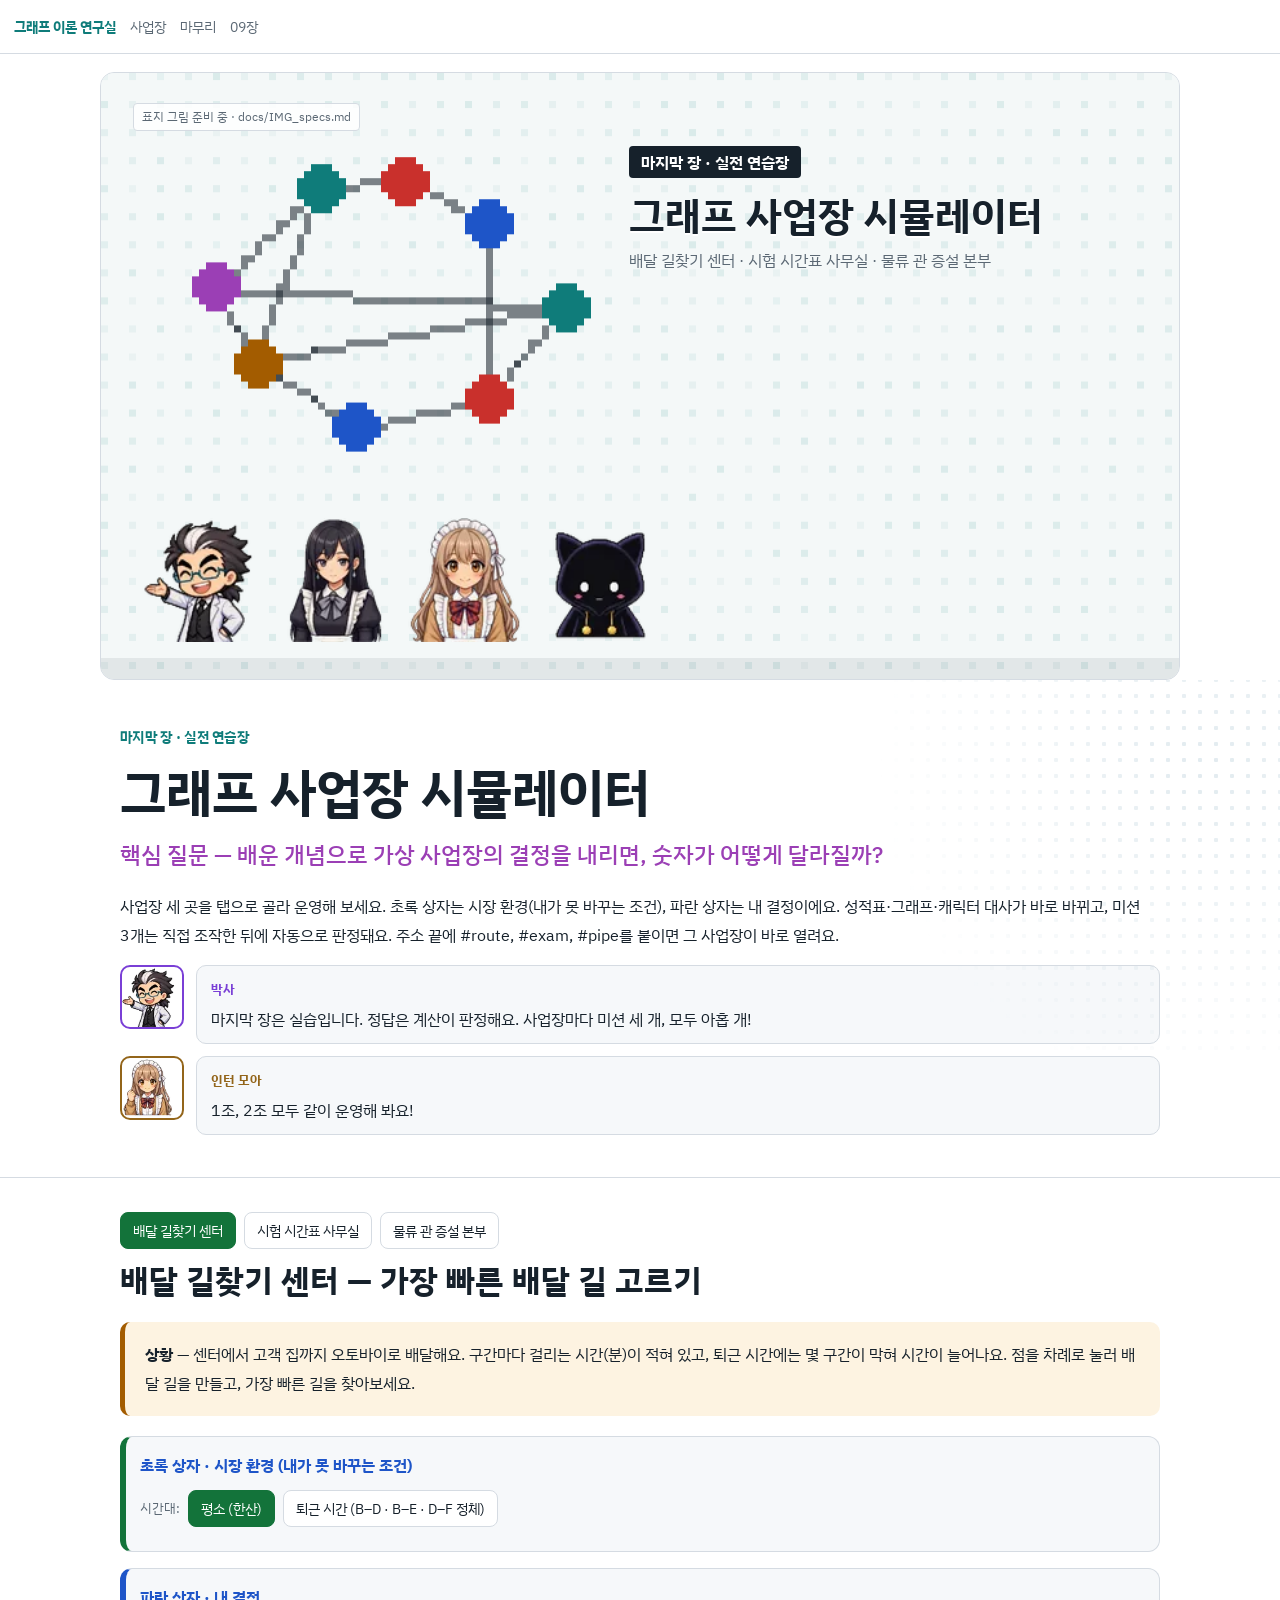
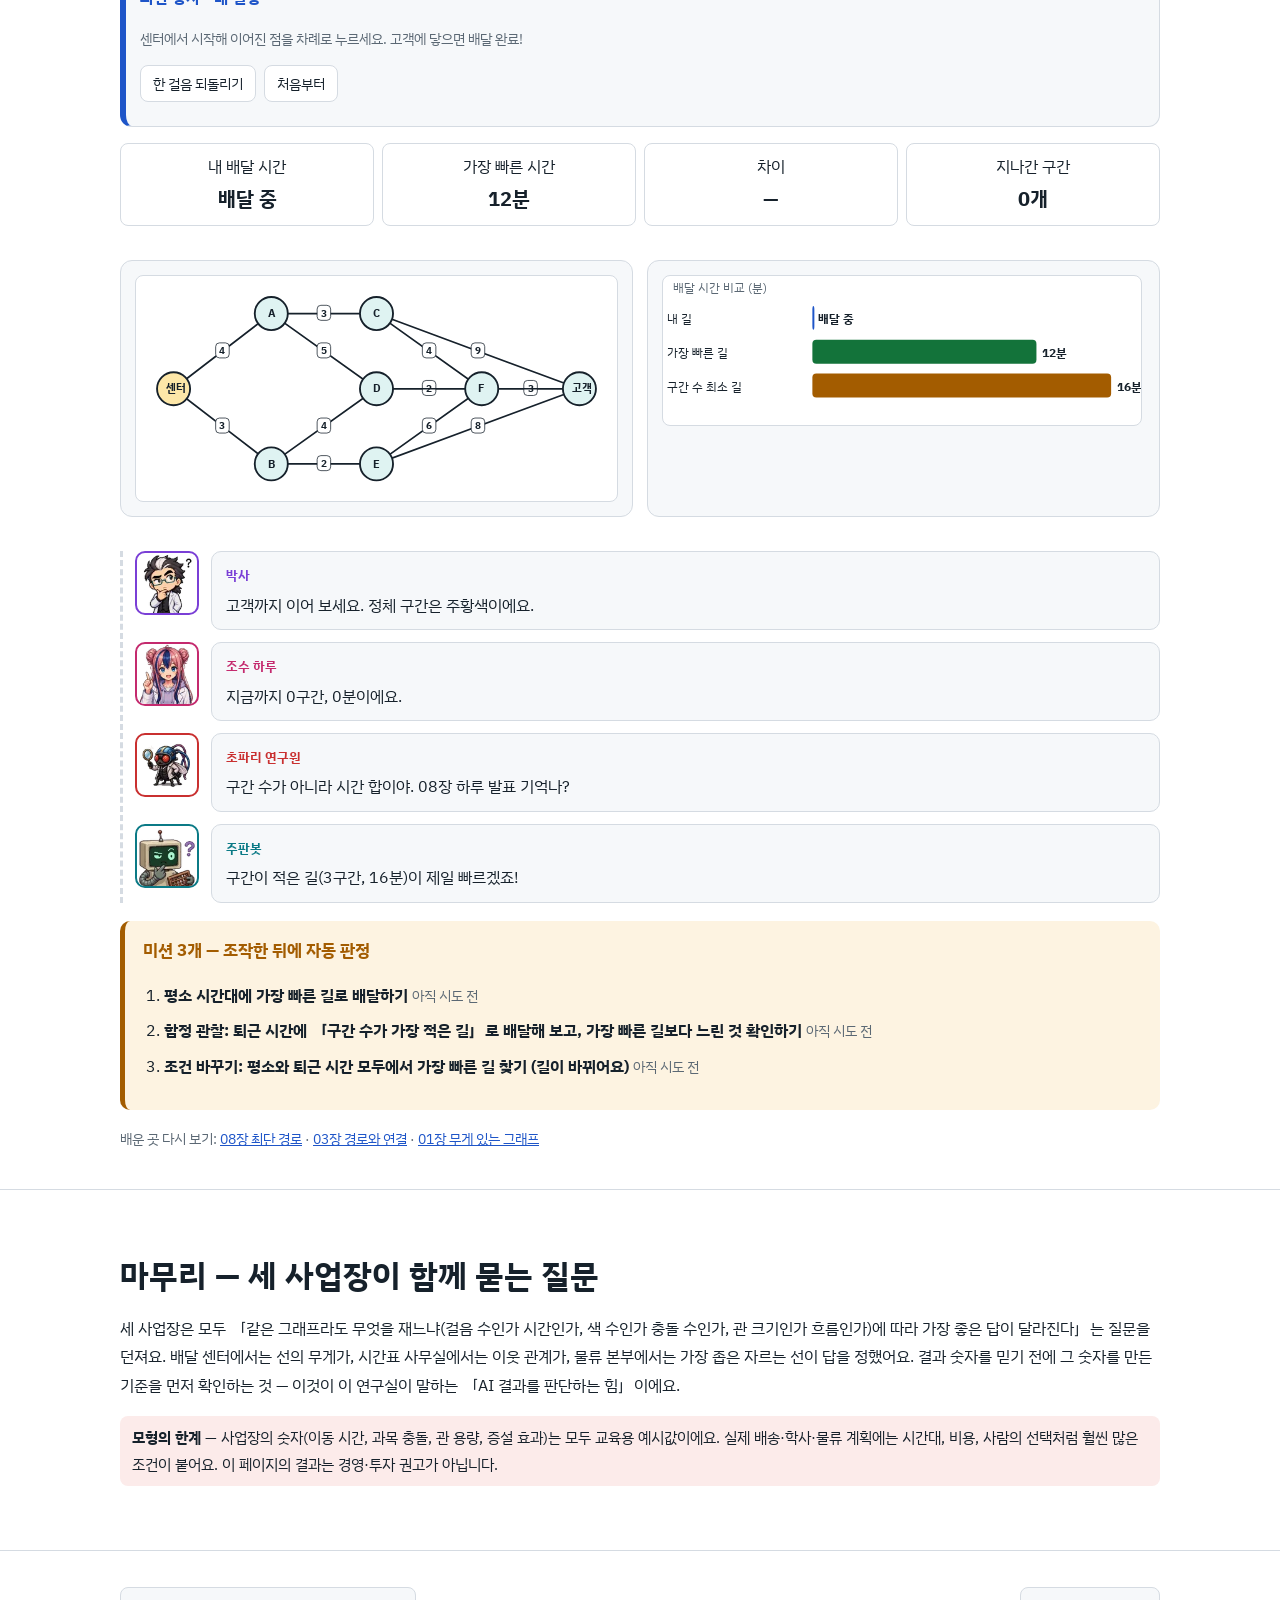
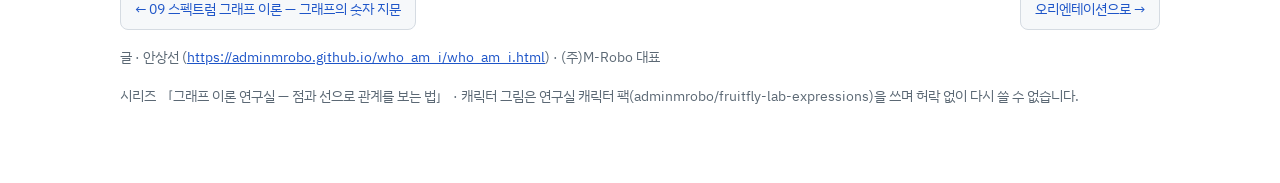
==== practice/index.html @ d25700cf "그래프 이론 연구실 9장 + 실전 연습장 (ai-lab-explainer-plain) - 원자료 인포그래픽 9장을 9개 장(장마다 2단계)으로 구성 - 심판 박사, 1조 꼭짓점조(" ====
<!DOCTYPE html><html lang="ko"><head>
<meta charset="utf-8">
<meta name="viewport" content="width=device-width, initial-scale=1, viewport-fit=cover">
<title>마지막 장 · 실전 연습장 — 그래프 이론 연구실 — 점과 선으로 관계를 보는 법</title>
<meta name="description" content="배달 길찾기 센터, 시험 시간표 사무실, 물류 관 증설 본부를 운영하며 그래프 이론을 써 보는 시뮬레이터.">
<meta property="og:title" content="마지막 장 · 실전 연습장 — 그래프 이론 연구실 — 점과 선으로 관계를 보는 법">
<meta property="og:description" content="배달 길찾기 센터, 시험 시간표 사무실, 물류 관 증설 본부를 운영하며 그래프 이론을 써 보는 시뮬레이터.">
<meta property="og:type" content="article">
<meta property="og:image" content="../img/og/og_practice.webp">
<link rel="preconnect" href="https://fonts.googleapis.com"><link rel="preconnect" href="https://fonts.gstatic.com" crossorigin>
<link href="https://fonts.googleapis.com/css2?family=IBM+Plex+Sans+KR:wght@400;500;700&display=swap" rel="stylesheet">
<link rel="stylesheet" href="../assets/lab.css">
<!-- px-fix v1 --><style id="px-fix">img{image-rendering:auto!important}</style><script id="px-fix-js">(function(){var R=window.ResizeObserver;function f(i){var n=i.naturalWidth,w=i.getBoundingClientRect().width;if(!n||!w)return;var s=w*(window.devicePixelRatio||1)/n;i.style.setProperty("image-rendering",s>=1.95?"pixelated":"auto","important")}var ro=R?new R(function(es){es.forEach(function(e){f(e.target)})}):null;function a(i){if(i.__px)return;i.__px=1;i.addEventListener("load",function(){f(i)});if(ro)ro.observe(i);f(i)}function all(r){(r||document).querySelectorAll&&(r||document).querySelectorAll("img").forEach(a)}function go(){all();if(window.MutationObserver)new MutationObserver(function(ms){ms.forEach(function(m){m.addedNodes.forEach(function(n){if(n.nodeType!==1)return;if(n.tagName==="IMG")a(n);else all(n)})})}).observe(document.documentElement,{childList:true,subtree:true});window.addEventListener("resize",function(){document.querySelectorAll("img").forEach(f)})}if(document.readyState==="loading")document.addEventListener("DOMContentLoaded",go);else go()})();</script><!-- /px-fix -->
</head><body>
<nav class="top" aria-label="실전 연습장 목차"><a class="logo" href="../index.html">그래프 이론 연구실</a><a href="#sim">사업장</a><a href="#wrap">마무리</a><a href="../09_spectral_graph_theory.html">09장</a></nav><div id="prog"></div>
<div class="cover" id="top" role="img" aria-label="실전 연습장 표지 — 세 사업장 앞의 심판 박사와 두 조"><canvas class="bgpx" data-seed="29" data-motif="1" aria-hidden="true"></canvas><span class="badge">표지 그림 준비 중 · docs/IMG_specs.md</span><div class="cchars"><img class="" data-who="doc" data-mood="front" alt="" aria-hidden="true"><img class="" data-who="sia" data-mood="smile" alt="" aria-hidden="true"><img class="" data-who="moa" data-mood="smile" alt="" aria-hidden="true"><img class="" data-who="x3" data-mood="e13" alt="" aria-hidden="true"></div><div class="ctext"><span class="no">마지막 장 · 실전 연습장</span><h1>그래프 사업장 시뮬레이터</h1><p>배달 길찾기 센터 · 시험 시간표 사무실 · 물류 관 증설 본부</p></div></div>
<header class="hero"><div class="wrap"><div class="kicker">마지막 장 · 실전 연습장</div><h1>그래프 사업장 시뮬레이터</h1><p class="q">핵심 질문 — 배운 개념으로 가상 사업장의 결정을 내리면, 숫자가 어떻게 달라질까?</p><p>사업장 세 곳을 탭으로 골라 운영해 보세요. 초록 상자는 시장 환경(내가 못 바꾸는 조건), 파란 상자는 내 결정이에요. 성적표·그래프·캐릭터 대사가 바로 바뀌고, 미션 3개는 직접 조작한 뒤에 자동으로 판정돼요. 주소 끝에 #route, #exam, #pipe를 붙이면 그 사업장이 바로 열려요.</p><div class="say" data-who="doc"><img class="who" data-who="doc" data-mood="front" alt="" aria-hidden="true"><div><b class="name">박사</b><p>마지막 장은 실습입니다. 정답은 계산이 판정해요. 사업장마다 미션 세 개, 모두 아홉 개!</p></div></div><div class="say" data-who="moa"><img class="who" data-who="moa" data-mood="cheer" alt="" aria-hidden="true"><div><b class="name">인턴 모아</b><p>1조, 2조 모두 같이 운영해 봐요!</p></div></div></div></header>
<section class="level" style="padding-top:24px"><div class="wrap" id="sim"></div></section>
<section class="level" id="wrap"><div class="wrap"><h2>마무리 — 세 사업장이 함께 묻는 질문</h2>
<p>세 사업장은 모두 「같은 그래프라도 무엇을 재느냐(걸음 수인가 시간인가, 색 수인가 충돌 수인가, 관 크기인가 흐름인가)에 따라 가장 좋은 답이 달라진다」는 질문을 던져요. 배달 센터에서는 선의 무게가, 시간표 사무실에서는 이웃 관계가, 물류 본부에서는 가장 좁은 자르는 선이 답을 정했어요. 결과 숫자를 믿기 전에 그 숫자를 만든 기준을 먼저 확인하는 것 — 이것이 이 연구실이 말하는 「AI 결과를 판단하는 힘」이에요.</p>
<div class="lim"><b>모형의 한계</b> — 사업장의 숫자(이동 시간, 과목 충돌, 관 용량, 증설 효과)는 모두 교육용 예시값이에요. 실제 배송·학사·물류 계획에는 시간대, 비용, 사람의 선택처럼 훨씬 많은 조건이 붙어요. 이 페이지의 결과는 경영·투자 권고가 아닙니다.</div>
</div></section>
<footer><div class="wrap">
<div class="nextprev"><a href="../09_spectral_graph_theory.html">← 09 스펙트럼 그래프 이론 — 그래프의 숫자 지문</a><a href="../index.html">오리엔테이션으로 →</a></div>
<p>글 · 안상선 (<a href="https://adminmrobo.github.io/who_am_i/who_am_i.html">https://adminmrobo.github.io/who_am_i/who_am_i.html</a>) · (주)M-Robo 대표</p>
<p class="note">시리즈 「그래프 이론 연구실 — 점과 선으로 관계를 보는 법」 · 캐릭터 그림은 연구실 캐릭터 팩(adminmrobo/fruitfly-lab-expressions)을 쓰며 허락 없이 다시 쓸 수 없습니다.</p>
</div></footer>
<script src="../assets/sprites.js"></script><script src="../assets/widgets.js"></script><script src="../assets/lab.js"></script><script src="../assets/practice.js"></script></body></html>
---- assets/lab.css ----
/* 그래프 이론 연구실 — 낮의 연구실 테마 (흰 배경) */
:root{
  --bg:#ffffff; --panel:#f6f8fa; --panel2:#eef2f6; --rule:#d5dbe2;
  --text:#16212b; --muted:#5b6874;
  --stain:#9b3fb5; --gfp:#13733a; --eye:#c9302c; --amber:#a35c00; --info:#1e55c8;
  --stain-soft:#f6ecfa; --gfp-soft:#e7f5ec; --eye-soft:#fcebea; --amber-soft:#fdf3e1; --info-soft:#e6eefb;
  --c-doc:#7a3fd6; --c-asst:#c42a6e; --c-fly:#c93030; --c-robo:#0b7a86; --c-sia:#5a5a6e; --c-moa:#93651a;
  --c-x1:#3d4a5c; --c-x2:#4b4b4b; --c-x3:#5c4a3d;
  --accent:#0f7c7a; /* 주제 강조색: 그래프 이론 (하나만) */
  color-scheme:light;
}
*{box-sizing:border-box}
html{scroll-behavior:smooth;-webkit-text-size-adjust:100%}
@media (prefers-reduced-motion:reduce){html{scroll-behavior:auto}}
body{margin:0;background:var(--bg);color:var(--text);font:16px/1.8 "IBM Plex Sans KR","Apple SD Gothic Neo","Malgun Gothic","Noto Sans KR",system-ui,sans-serif;overflow-x:hidden}
h1,h2,h3,p,li,td,th,summary{word-break:keep-all;overflow-wrap:anywhere}
h1{font-size:clamp(30px,5vw,52px);line-height:1.25;margin:.2em 0}
h2{font-size:clamp(23px,3vw,32px);line-height:1.35;margin:0 0 .5em}
h3{font-size:19px;margin:1.2em 0 .5em}
a{color:var(--info)}
.wrap{max-width:1080px;margin:0 auto;padding:0 20px}
:focus-visible{outline:3px solid #f0b400;outline-offset:2px}
nav.top{position:sticky;top:0;z-index:50;height:54px;background:rgba(255,255,255,.92);backdrop-filter:blur(8px);border-bottom:1px solid var(--rule);display:flex;align-items:center;gap:14px;padding:0 14px;overflow-x:auto;white-space:nowrap;scrollbar-width:none}
nav.top::-webkit-scrollbar{display:none}
nav.top .logo{font-weight:700;color:var(--accent);text-decoration:none}
nav.top a{color:var(--muted);text-decoration:none;font-size:14px}
nav.top a:hover{color:var(--text)}
#prog{position:fixed;left:0;top:54px;height:3px;background:var(--gfp);width:0;z-index:60}
/* 표지 */
.cover{position:relative;max-width:1080px;margin:18px auto 0;aspect-ratio:16/9;border-radius:14px;overflow:hidden;border:1px solid var(--rule);background:#f3f7fb}
.cover canvas.bgpx{position:absolute;inset:0;width:100%;height:100%}
.cover .ctext{position:absolute;right:5%;top:12%;width:46%;text-align:left}
.cover .ctext .no{display:inline-block;background:var(--text);color:#fff;font-weight:700;padding:2px 12px;border-radius:4px;font-size:clamp(12px,1.6vw,16px)}
.cover .ctext h1{font-size:clamp(20px,3.6vw,40px);margin:.3em 0 .2em;text-shadow:0 2px 0 #fff}
.cover .ctext p{margin:0;color:var(--muted);font-size:clamp(11px,1.5vw,16px);line-height:1.5}
.cover .cchars{position:absolute;left:4%;bottom:6%;display:flex;align-items:flex-end;gap:1%;width:48%}
.cover .cchars img{width:24%;height:auto}
.cover .badge{position:absolute;left:3%;top:5%;font-size:12px;color:var(--muted);background:rgba(255,255,255,.85);padding:2px 8px;border-radius:4px;border:1px solid var(--rule)}
@media (max-width:620px){.cover{border-radius:0;aspect-ratio:auto;min-height:330px}.cover .ctext{position:relative;width:auto;right:auto;top:auto;padding:22px 18px 120px}.cover .cchars{width:80%}}
/* 히어로 */
header.hero{position:relative;padding:44px 0 30px;overflow:hidden}
header.hero:before{content:"";position:absolute;right:-80px;top:-40px;width:520px;height:420px;background-image:radial-gradient(circle,rgba(47,111,143,.14) 2px,transparent 2.5px);background-size:16px 16px;-webkit-mask:radial-gradient(circle at 70% 30%,#000 0,transparent 70%);mask:radial-gradient(circle at 70% 30%,#000 0,transparent 70%);pointer-events:none}
.kicker{color:var(--accent);font-weight:700;font-size:14px;letter-spacing:.02em}
.hero .q{font-size:clamp(18px,2.2vw,23px);font-weight:500;color:var(--stain);margin:.3em 0 .6em}
.kpis{display:grid;grid-template-columns:repeat(4,1fr);gap:10px;margin:18px 0}
.kpi{background:var(--panel);border:1px solid var(--rule);border-radius:10px;padding:10px 12px}
.kpi b{display:block;font-size:24px;font-variant-numeric:tabular-nums}
.kpi span{font-size:13px;color:var(--muted);line-height:1.4;display:block}
.kpi.g b{color:var(--gfp)}.kpi.m b{color:var(--stain)}.kpi.r b{color:var(--eye)}.kpi.a b{color:var(--amber)}
@media (max-width:460px){.kpis{grid-template-columns:1fr 1fr}}
section.level{padding:64px 0 24px;border-top:1px solid var(--rule)}
@media (max-width:620px){section.level{padding:48px 0 18px}}
.three{background:var(--amber-soft);border-left:5px solid var(--amber);border-radius:10px;padding:18px 20px;margin:20px 0}
.three h2{font-size:21px;color:var(--amber)}
.three ol{margin:.2em 0 .4em;padding-left:1.3em}
.three li{margin:.35em 0}
.note{color:var(--muted);font-size:14px}
/* 말풍선 */
.say{display:flex;gap:12px;align-items:flex-start;margin:12px 0}
.say img.who{width:64px;height:64px;flex:none;border-radius:10px;border:2px solid var(--rule);background:#fff;object-fit:contain}
.say > div{background:var(--panel);border:1px solid var(--rule);border-radius:10px;padding:8px 14px;flex:1;min-width:0}
.say .name{font-size:13px}
.say p{margin:.1em 0}
.say[data-who=doc] img.who{border-color:var(--c-doc)}.say[data-who=doc] .name{color:var(--c-doc)}
.say[data-who=asst] img.who{border-color:var(--c-asst)}.say[data-who=asst] .name{color:var(--c-asst)}
.say[data-who=fly] img.who{border-color:var(--c-fly)}.say[data-who=fly] .name{color:var(--c-fly)}
.say[data-who=robo] img.who{border-color:var(--c-robo)}.say[data-who=robo] .name{color:var(--c-robo)}
.say[data-who=sia] img.who{border-color:var(--c-sia)}.say[data-who=sia] .name{color:var(--c-sia)}
.say[data-who=moa] img.who{border-color:var(--c-moa)}.say[data-who=moa] .name{color:var(--c-moa)}
.say[data-who^=x] img.who{border-color:var(--c-x1)}.say[data-who^=x] .name{color:var(--c-x1)}
@media (max-width:620px){.say img.who{width:52px;height:52px}}
.talk{border-left:3px dashed var(--rule);padding-left:12px;margin:18px 0}
/* 카드 */
.steps{display:grid;grid-template-columns:repeat(3,1fr);gap:12px}
.steps > div{background:var(--panel);border:1px solid var(--rule);border-radius:10px;padding:14px 16px}
.steps b.n{display:inline-grid;place-items:center;width:28px;height:28px;border-radius:50%;background:var(--accent);color:#fff;font-size:14px;margin-right:6px}
@media (max-width:860px){.steps{grid-template-columns:1fr}}
.cast{display:grid;grid-template-columns:repeat(3,1fr);gap:10px}
.cast > div{display:flex;gap:10px;align-items:center;background:var(--panel);border:1px solid var(--rule);border-radius:10px;padding:8px 10px}
.cast img{width:56px;height:56px;flex:none;object-fit:contain}
.cast b{display:block;font-size:15px}.cast span{font-size:13px;color:var(--muted);line-height:1.45;display:block}
.cast .role{font-size:12px;font-weight:700;color:var(--accent)}
@media (max-width:860px){.cast{grid-template-columns:1fr 1fr}}
@media (max-width:520px){.cast{grid-template-columns:1fr}}
.map3{display:grid;grid-template-columns:1fr auto 1fr auto 1fr;gap:8px;align-items:stretch}
.map3 > div{background:var(--panel);border:1px solid var(--rule);border-radius:10px;padding:12px}
.map3 > div.now{background:var(--gfp-soft);border-color:var(--gfp)}
.map3 > i{align-self:center;font-style:normal;color:var(--muted);font-size:22px}
.map3 small{display:block;color:var(--muted);font-size:12px}
@media (max-width:760px){.map3{grid-template-columns:1fr}.map3>i{transform:rotate(90deg);justify-self:center}}
/* 수업 형식 */
.klass{background:var(--info-soft);border:1px solid #c7d6f3;border-radius:12px;padding:16px 18px}
.klass .fmt{display:inline-block;background:var(--info);color:#fff;border-radius:999px;padding:2px 12px;font-size:13px;font-weight:700}
.klass ol{padding-left:1.3em}
.groups{display:grid;grid-template-columns:1fr 1fr;gap:10px;margin:10px 0}
.groups > div{background:#fff;border:1px solid var(--rule);border-radius:10px;padding:10px 12px}
.groups img{width:40px;height:40px;object-fit:contain;vertical-align:middle}
@media (max-width:620px){.groups{grid-template-columns:1fr}}
/* 단계 */
.lvhead{display:flex;gap:14px;align-items:center;flex-wrap:wrap}
.hex{width:52px;height:58px;display:grid;place-items:center;background:var(--accent);color:#fff;font-weight:700;font-size:20px;clip-path:polygon(50% 0,100% 25%,100% 75%,50% 100%,0 75%,0 25%);flex:none}
.tag{display:inline-block;font-size:13px;border-radius:999px;padding:1px 10px;margin:2px 4px 2px 0;background:var(--panel2);color:var(--muted);border:1px solid var(--rule)}
.tag.fly{background:var(--eye-soft);color:var(--eye);border-color:#f1c3c1}
.tag.nn{background:var(--stain-soft);color:var(--stain);border-color:#e4c8ee}
.situ{font-size:17px}
.twobox{display:grid;grid-template-columns:1fr 1fr;gap:14px;margin:18px 0}
@media (max-width:860px){.twobox{grid-template-columns:1fr}}
.whybox,.mathbox{border:1px solid var(--rule);border-radius:12px;padding:18px 20px;background:var(--panel)}
.whybox h3,.mathbox h3{margin-top:0;font-size:17px}
.whybox h3{color:var(--gfp)}
.mathbox{background:#fff;border-color:#efc6d8}
.mathbox h3{color:var(--c-asst)}
.whybox ol{padding-left:1.2em;margin:.3em 0}
.easy{background:var(--gfp-soft);border-radius:8px;padding:6px 10px;margin-top:8px}
.sym{width:100%;border-collapse:collapse;font-size:14px;margin:8px 0}
.sym th,.sym td{border:1px solid var(--rule);padding:6px 8px;text-align:left;vertical-align:top}
.sym th{background:var(--panel2)}
.sym td:first-child{font-family:"STIX Two Math","Cambria Math",serif;white-space:nowrap;font-size:16px}
.tryit{background:var(--amber-soft);border-radius:8px;padding:8px 12px;margin:8px 0}
.tryit p{margin:.15em 0;font-variant-numeric:tabular-nums}
.pair{display:grid;grid-template-columns:1fr 1fr;gap:12px;margin:16px 0}
.pair > div{border:1px solid var(--rule);border-radius:10px;padding:12px 14px;background:#fff}
.pair > div:first-child{border-top:4px solid var(--eye)}
.pair > div:last-child{border-top:4px solid var(--stain)}
@media (max-width:760px){.pair{grid-template-columns:1fr}}
.panel{border:1px solid var(--rule);border-radius:12px;background:var(--panel);padding:14px;margin:16px 0}
.panel .ptitle{font-weight:700;color:var(--info);margin-bottom:6px}
.panel svg,.panel canvas{display:block;max-width:100%;background:#fff;border:1px solid var(--rule);border-radius:8px;touch-action:pan-y}
.ctrl{display:flex;flex-wrap:wrap;gap:8px;align-items:center;margin:10px 0}
.ctrl .glabel{font-size:13px;color:var(--muted)}
.bt{font:inherit;font-size:14px;background:#fff;border:1px solid var(--rule);color:var(--text);border-radius:8px;padding:5px 12px;cursor:pointer;min-height:36px}
.bt:hover{border-color:var(--muted)}
.bt.primary,.bt[aria-pressed=true]{background:var(--gfp);border-color:var(--gfp);color:#fff}
.val{font-variant-numeric:tabular-nums;font-weight:700}
input[type=range]{width:180px;max-width:100%;accent-color:var(--gfp)}
.insight{background:#fff;border:1px solid var(--rule);border-radius:8px;padding:8px 12px;margin-top:8px;min-height:2.2em}
.insight p{margin:.1em 0}
.insight .g{color:var(--gfp)}.insight .r{color:var(--eye)}.insight .a{color:var(--amber)}.insight .m{color:var(--stain)}
.eq{font-variant-numeric:tabular-nums;background:#fff;border:1px dashed var(--rule);border-radius:8px;padding:6px 10px;margin:8px 0;font-size:15px}
.eq b{color:var(--gfp)}.eq em{color:var(--stain);font-style:normal}.eq i{color:var(--amber);font-style:normal}
.explain{background:var(--amber-soft);border-left:5px solid var(--amber);border-radius:10px;padding:14px 18px;margin:16px 0}
.explain h3{margin-top:0;color:var(--amber);font-size:17px}
.explain ol{padding-left:1.3em}.explain li{margin:.4em 0}
.lim{background:var(--eye-soft);border-radius:8px;padding:8px 12px;margin-top:10px;font-size:15px}
.interp{background:var(--stain-soft);border-radius:8px;padding:8px 12px;margin-top:10px}
details{border:1px solid var(--rule);border-radius:10px;padding:8px 14px;margin:12px 0;background:#fff}
details summary{cursor:pointer;font-weight:500;color:var(--info)}
details img{max-width:100%;height:auto;border-radius:6px;border:1px solid var(--rule);margin-top:8px}
.fix{background:var(--eye-soft);border-left:4px solid var(--eye);padding:6px 10px;border-radius:6px;margin:8px 0;font-size:14px}
.quiz{border:1px solid #c7d6f3;background:var(--info-soft);border-radius:12px;padding:14px 16px;margin:16px 0}
.quiz .qq{font-weight:500;margin:.2em 0 .4em}
.quiz .opts{display:flex;flex-direction:column;gap:6px}
.quiz .opts button{text-align:left}
.quiz .fb{margin-top:6px;font-size:15px}
.quiz .item+.item{margin-top:14px;padding-top:12px;border-top:1px dashed #c7d6f3}
.aic{border:2px solid var(--stain);border-radius:12px;padding:14px 18px;margin:18px 0;background:#fff}
.aic h3{margin-top:0;color:var(--stain)}
.aic .aiout{background:var(--panel2);border-radius:8px;padding:8px 12px;font-family:ui-monospace,Menlo,Consolas,monospace;font-size:14px;white-space:pre-wrap}
.duel{border:2px solid var(--text);border-radius:14px;padding:16px;background:#fff}
.duel .vs{display:grid;grid-template-columns:1fr auto 1fr;gap:10px;align-items:center}
.duel .side{background:var(--panel);border-radius:10px;padding:10px;text-align:center;border:2px solid var(--rule)}
.duel .side img{width:96px;height:96px;object-fit:contain}
.duel .side.fly{border-color:var(--c-fly)}.duel .side.robo{border-color:var(--c-robo)}
.duel .side.win{background:var(--gfp-soft);border-color:var(--gfp)}
.duel .vsm{font-weight:900;font-size:28px;color:var(--eye)}
.duel .flipx{transform:scaleX(-1)}
.verdict{margin-top:10px;background:var(--panel);border-radius:8px;padding:10px 12px;min-height:2.4em}
@media (max-width:620px){.duel .vs{grid-template-columns:1fr}.duel .vsm{text-align:center}}
.tw{overflow-x:auto;-webkit-overflow-scrolling:touch}
table.tb{border-collapse:collapse;width:100%;font-size:15px;min-width:560px}
table.tb th,table.tb td{border:1px solid var(--rule);padding:8px 10px;text-align:left;vertical-align:top}
table.tb th{background:var(--panel2)}
.jt{border-bottom:2px dotted var(--amber);cursor:help}
#tip{position:absolute;z-index:80;max-width:300px;background:#fff;border:1px solid var(--amber);border-radius:8px;padding:8px 12px;box-shadow:0 2px 8px rgba(22,33,43,.15);font-size:14px;line-height:1.6;display:none}
#tip b{color:var(--amber)}
.rest{background:var(--gfp-soft);border-radius:8px;padding:6px 12px;margin:10px 0;font-size:15px}
.recap{background:var(--panel2);border-radius:8px;padding:8px 12px;margin:10px 0;font-size:15px}
.recap b{color:var(--accent)}
.outro{display:grid;grid-template-columns:1fr 1fr;gap:6px 14px}
@media (max-width:760px){.outro{grid-template-columns:1fr}}
footer{border-top:1px solid var(--rule);margin-top:40px;padding:26px 0 60px;color:var(--muted);font-size:14px}
footer .nextprev{display:flex;justify-content:space-between;gap:10px;flex-wrap:wrap;margin:10px 0}
footer .nextprev a{background:var(--panel);border:1px solid var(--rule);border-radius:8px;padding:8px 14px;text-decoration:none}
.toc{display:grid;grid-template-columns:repeat(3,1fr);gap:12px}
.toc a{display:block;background:var(--panel);border:1px solid var(--rule);border-radius:12px;padding:12px 14px;text-decoration:none;color:var(--text)}
.toc a:hover{border-color:var(--accent)}
.toc .n{font-weight:700;color:var(--accent);font-size:13px}
.toc b{display:block;margin:.1em 0}
.toc span{font-size:13px;color:var(--muted);display:block;line-height:1.5}
.toc .fmt{display:inline-block;margin-top:4px;font-size:12px;background:var(--info-soft);color:var(--info);border-radius:999px;padding:0 8px}
@media (max-width:860px){.toc{grid-template-columns:1fr 1fr}}
@media (max-width:520px){.toc{grid-template-columns:1fr}}
.pill{display:inline-block;font-size:12px;border-radius:999px;padding:0 8px;background:var(--gfp-soft);color:var(--gfp)}
.sr{position:absolute;left:-9999px}
/* 실전 연습장 */
.sitbox{background:var(--panel);border:1px solid var(--rule);border-radius:10px;padding:12px 16px;margin:10px 0}
.simgrid{display:grid;grid-template-columns:300px 1fr;gap:14px;align-items:start}
@media (max-width:860px){.simgrid{grid-template-columns:1fr}}
.cgrp{border-radius:10px;padding:10px 12px;margin-bottom:10px;border:1px solid var(--rule)}
.cgrp .ct{font-weight:700;font-size:14px;margin-bottom:4px}
.cgrp.env{background:var(--gfp-soft);border-color:#b9dcc6}.cgrp.env .ct{color:var(--gfp)}
.cgrp.dec{background:var(--info-soft);border-color:#c7d6f3}.cgrp.dec .ct{color:var(--info)}
.graphs{display:grid;grid-template-columns:1fr 1fr;gap:10px}
@media (max-width:620px){.graphs{grid-template-columns:1fr}}
.graphs svg{background:#fff;border:1px solid var(--rule);border-radius:8px}
.talkbox{display:grid;grid-template-columns:1fr 1fr;gap:4px 12px;margin-top:10px}
@media (max-width:760px){.talkbox{grid-template-columns:1fr}}
.missions li{margin:.4em 0}
.deepbox{border:2px dashed var(--stain);border-radius:12px;padding:10px 14px;margin:24px 0;background:var(--stain-soft)}
.deepbox[open]{background:#fff}
.deepbox > summary{color:var(--stain);font-size:17px;line-height:1.6}
.deepbox section.level{border-top:none;padding-top:24px}
.deepbox section.level > .wrap{padding:0}
.nick{display:grid;grid-template-columns:repeat(4,1fr);gap:10px}
.nick > div{background:var(--amber-soft);border:1px solid #f0d9ae;border-radius:10px;padding:8px 12px}
.nick b{display:block;font-size:16px;color:var(--amber)}
.nick span{display:block;font-size:13px;color:var(--muted);line-height:1.45}
.nick .role{font-size:12px}
@media (max-width:860px){.nick{grid-template-columns:1fr 1fr}}
@media (max-width:460px){.nick{grid-template-columns:1fr}}
.track{display:inline-block;font-size:12px;border-radius:999px;padding:0 8px;margin-left:4px}
.track.basic{background:var(--gfp-soft);color:var(--gfp)}.track.adv{background:var(--stain-soft);color:var(--stain)}
/* 한눈에 보기 인포그래픽 · 한 장 정리 그림 */
.infog,.flowmap{margin:22px 0;border:2px solid var(--text);border-radius:12px;padding:14px 16px;background-color:#fbfcfd;background-image:linear-gradient(rgba(47,111,143,.06) 1px,transparent 1px),linear-gradient(90deg,rgba(47,111,143,.06) 1px,transparent 1px);background-size:20px 20px}
.ihead{display:flex;flex-direction:column;border-bottom:1px solid var(--rule);padding-bottom:8px;margin-bottom:12px}
.ihead span{font-size:12px;color:var(--accent);font-weight:700}
.ihead b{font-size:clamp(18px,2.2vw,22px)}
.ibody{display:grid;grid-template-columns:1.15fr 1fr;gap:16px;align-items:center}
@media (max-width:760px){.ibody{grid-template-columns:1fr}}
.icards{display:flex;flex-direction:column;gap:10px}
.ic{display:flex;gap:10px;background:#fff;border:1px solid var(--rule);border-left:4px solid var(--accent);border-radius:8px;padding:8px 12px}
.ic b.n{flex:none;display:grid;place-items:center;width:26px;height:26px;border-radius:50%;background:var(--accent);color:#fff;font-size:13px}
.ic p{margin:.1em 0 0;font-size:15px;line-height:1.65}
.idia{background:#fff;border:1px solid var(--rule);border-radius:8px;padding:8px;text-align:center}
.idia figcaption,.flowmap figcaption{font-size:13px;color:var(--muted);margin-top:6px;line-height:1.5}
.frow{display:flex;align-items:stretch;gap:6px;flex-wrap:wrap}
.frow > div{flex:1 1 150px;background:#fff;border:1px solid var(--rule);border-radius:8px;padding:8px 10px;min-width:0}
.frow > div small{display:block;font-size:11px;color:var(--muted)}
.frow > div b{display:block;font-size:15px;line-height:1.4;color:var(--stain)}
.frow > div span{display:block;font-size:13px;color:var(--muted);line-height:1.45}
.frow > div.fe{background:var(--panel2)}
.frow > div.fe span{color:var(--text)}
.frow > div.deep{border-style:dashed;border-color:var(--stain)}
.frow > i{align-self:center;font-style:normal;color:var(--accent);font-weight:700}
@media (max-width:760px){.frow{flex-direction:column}.frow > i{transform:rotate(90deg);align-self:center}}
@media (max-width:760px){.frow > div{flex:none}}
/* 픽셀아트 표지 · 장면 그림 */
.cover.has-img{background:#fff}
.cover.has-img .cimg{position:absolute;inset:0;width:100%;height:100%;object-fit:cover}
.cover.has-img .ctext{right:4%;width:42%}
.cover.has-img .ctext h1{text-shadow:none}
img.scene{display:block;width:100%;height:auto;border-radius:8px;border:1px solid var(--rule);margin:8px 0 6px;background:#fff}
@media (max-width:620px){
 .cover.has-img{aspect-ratio:auto;min-height:0}
 .cover.has-img .cimg{position:static;display:block;height:auto;aspect-ratio:10/9;object-fit:cover;object-position:left center}
 .cover.has-img .ctext{position:static;width:auto;padding:14px 18px 18px}
}
/* 데이터·코드 첫걸음 상자, 0/1 표 */
.vecbox{border:1px solid #bcd3e6;border-left:6px solid var(--accent);border-radius:12px;padding:16px 20px;margin:20px 0;background:#fff}
.vecbox h3{margin:0 0 6px;font-size:17px;color:var(--accent)}
.vecbox p{margin:.35em 0}
table.m01{border-collapse:collapse;margin:8px 0;font-variant-numeric:tabular-nums}
table.m01 td,table.m01 th{border:1px solid var(--rule);min-width:34px;height:32px;text-align:center;padding:2px 6px}
table.m01 th{background:var(--panel);font-weight:500}
table.m01 td.on{background:var(--gfp-soft);color:var(--gfp);font-weight:700}
table.m01 td.hot{outline:3px solid var(--amber);outline-offset:-3px}
table.m01 td button{all:unset;cursor:pointer;display:block;width:100%;height:100%;min-height:28px}
table.m01 td button:focus-visible{outline:2px solid var(--info)}
.mat{display:inline-flex;align-items:center;gap:4px;font-variant-numeric:tabular-nums}
.mat span.br{font-size:34px;line-height:1;color:var(--muted)}
.mat .cells{display:grid;grid-template-columns:repeat(2,auto);gap:2px 12px;text-align:center}
.sc4{display:grid;grid-template-columns:repeat(4,1fr);gap:8px;margin:10px 0}
.sc4>div{border:1px solid var(--rule);border-radius:8px;padding:8px;text-align:center}
.sc4 b{display:block;font-size:20px}
.sc4 .good{background:var(--gfp-soft)}.sc4 .bad{background:var(--eye-soft)}
@media (max-width:860px){.sc4{grid-template-columns:repeat(2,1fr)}}
/* 좁은 화면: 식 조각 표를 줄마다 카드로 (글자가 한 자씩 세로로 끊기지 않게) */
@media (max-width:600px){
 table.sym thead{display:none}
 table.sym,table.sym tbody,table.sym tr,table.sym td{display:block;width:auto}
 table.sym tr{border:1px solid var(--rule);border-radius:8px;padding:8px 10px;margin:8px 0;background:#fff}
 table.sym td{border:0;padding:2px 0}
 table.sym td:first-child{font-weight:700;font-size:16px;overflow-x:auto}
 table.sym td:nth-child(2)::before{content:'읽는 법 · ';color:var(--muted)}
 table.sym td:nth-child(3)::before{content:'뜻 · ';color:var(--muted)}
}
.mat{vertical-align:middle;margin:0 2px}
.mat .cells{font-size:.95em}
/* 받은 표지 그림이 제목 자리로 조금 넘어와도 글자가 읽히게 */
@media (min-width:861px){.cover.has-img .ctext{background:rgba(255,255,255,.9);border-radius:12px;padding:14px 18px}}
/* ── 그래프 이론 연구실 추가: 장면 카드 · 발표 슬라이드 · 코드 접기 ── */
.scene-card{border:1px solid var(--rule);border-left:6px solid var(--accent);border-radius:12px;padding:16px 20px;margin:22px 0;background:#fff}
.scene-card.g{border-left-color:var(--gfp)}.scene-card.b{border-left-color:var(--info)}.scene-card.m{border-left-color:var(--stain)}.scene-card.a{border-left-color:var(--amber)}.scene-card.r{border-left-color:var(--eye)}.scene-card.k{border-left-color:var(--text)}
.sc-head{display:flex;gap:10px;align-items:center;flex-wrap:wrap;margin-bottom:10px}
.sc-tag{font-size:13px;font-weight:700;color:#fff;background:var(--accent);border-radius:999px;padding:2px 12px}
.scene-card.g .sc-tag{background:var(--gfp)}.scene-card.b .sc-tag{background:var(--info)}.scene-card.m .sc-tag{background:var(--stain)}.scene-card.a .sc-tag{background:var(--amber)}.scene-card.r .sc-tag{background:var(--eye)}.scene-card.k .sc-tag{background:var(--text)}
.slide{border:2px solid var(--text);border-radius:10px;padding:14px 18px;margin:8px 0 14px;background:linear-gradient(#fff,#f8fafc)}
.slide .sl-top{display:flex;justify-content:space-between;font-size:12px;color:var(--muted);border-bottom:1px solid var(--rule);padding-bottom:4px}
.slide h3{margin:.4em 0 .3em}
.slide ul{margin:.2em 0 .6em;padding-left:22px;display:flex;flex-direction:column;gap:6px}
details.code dl.codemap{display:grid;grid-template-columns:minmax(0,1fr) minmax(0,1.2fr);gap:8px 16px;margin:10px 0}
details.code dt code{display:block;background:#0f1720;color:#e6edf3;border-radius:6px;padding:6px 10px;font-size:13px;white-space:pre-wrap;overflow-wrap:anywhere}
details.code dd{margin:0;align-self:center}
@media (max-width:700px){details.code dl.codemap{grid-template-columns:1fr}details.code dd{margin-bottom:8px}}
.gnode{cursor:pointer}.gnode:focus{outline:none}.gnode:focus-visible circle{stroke:#f0b400;stroke-width:4}
.mtx{border-collapse:collapse;font-variant-numeric:tabular-nums;margin:6px 0}
.mtx td,.mtx th{border:1px solid var(--rule);padding:2px 8px;text-align:center;min-width:28px}
.mtx th{background:var(--panel);font-weight:700}
.mtx td.on{background:var(--info-soft);font-weight:700}
.mtx td.btn{cursor:pointer}
.gviews{display:grid;grid-template-columns:repeat(3,minmax(0,1fr));gap:10px}
.gviews>div{border:1px solid var(--rule);border-radius:8px;padding:8px 10px;background:#fff;min-width:0}
.gviews h4{margin:0 0 4px;font-size:14px;color:var(--accent)}
@media (max-width:860px){.gviews{grid-template-columns:1fr}}
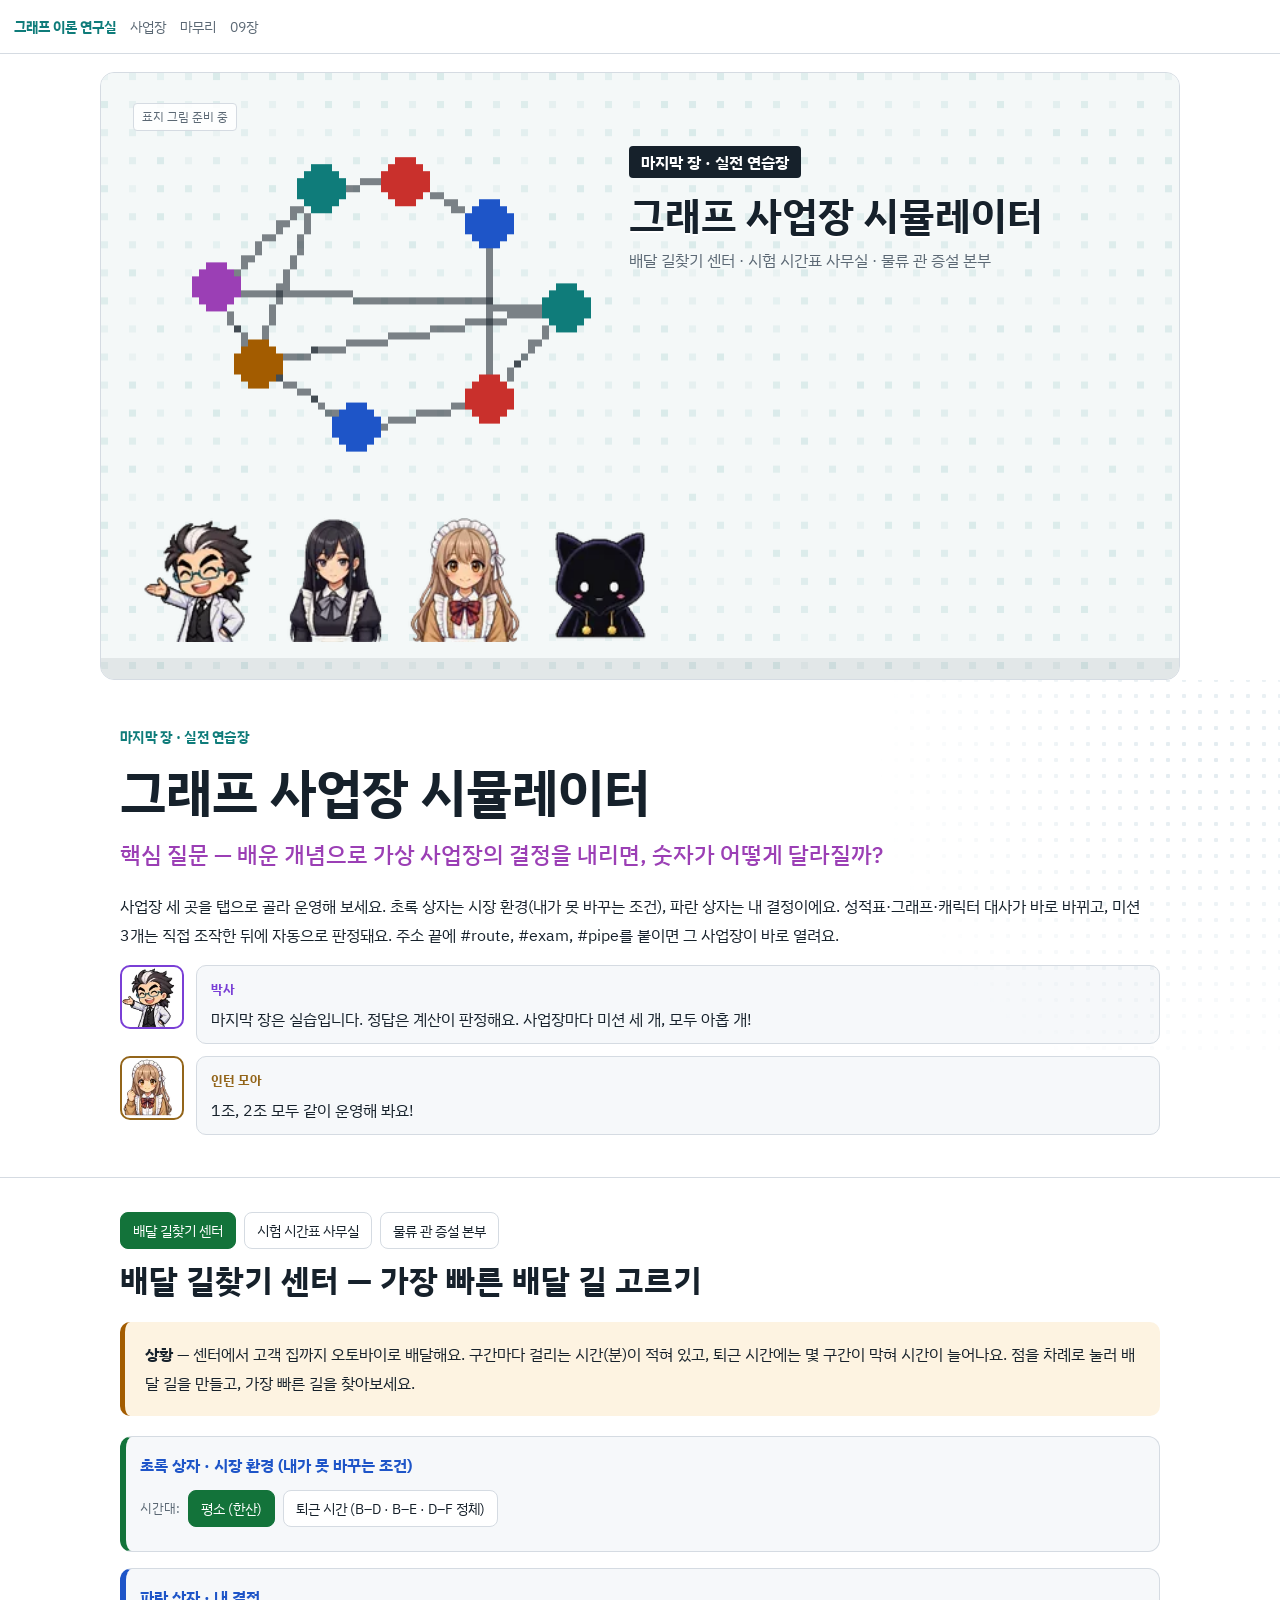
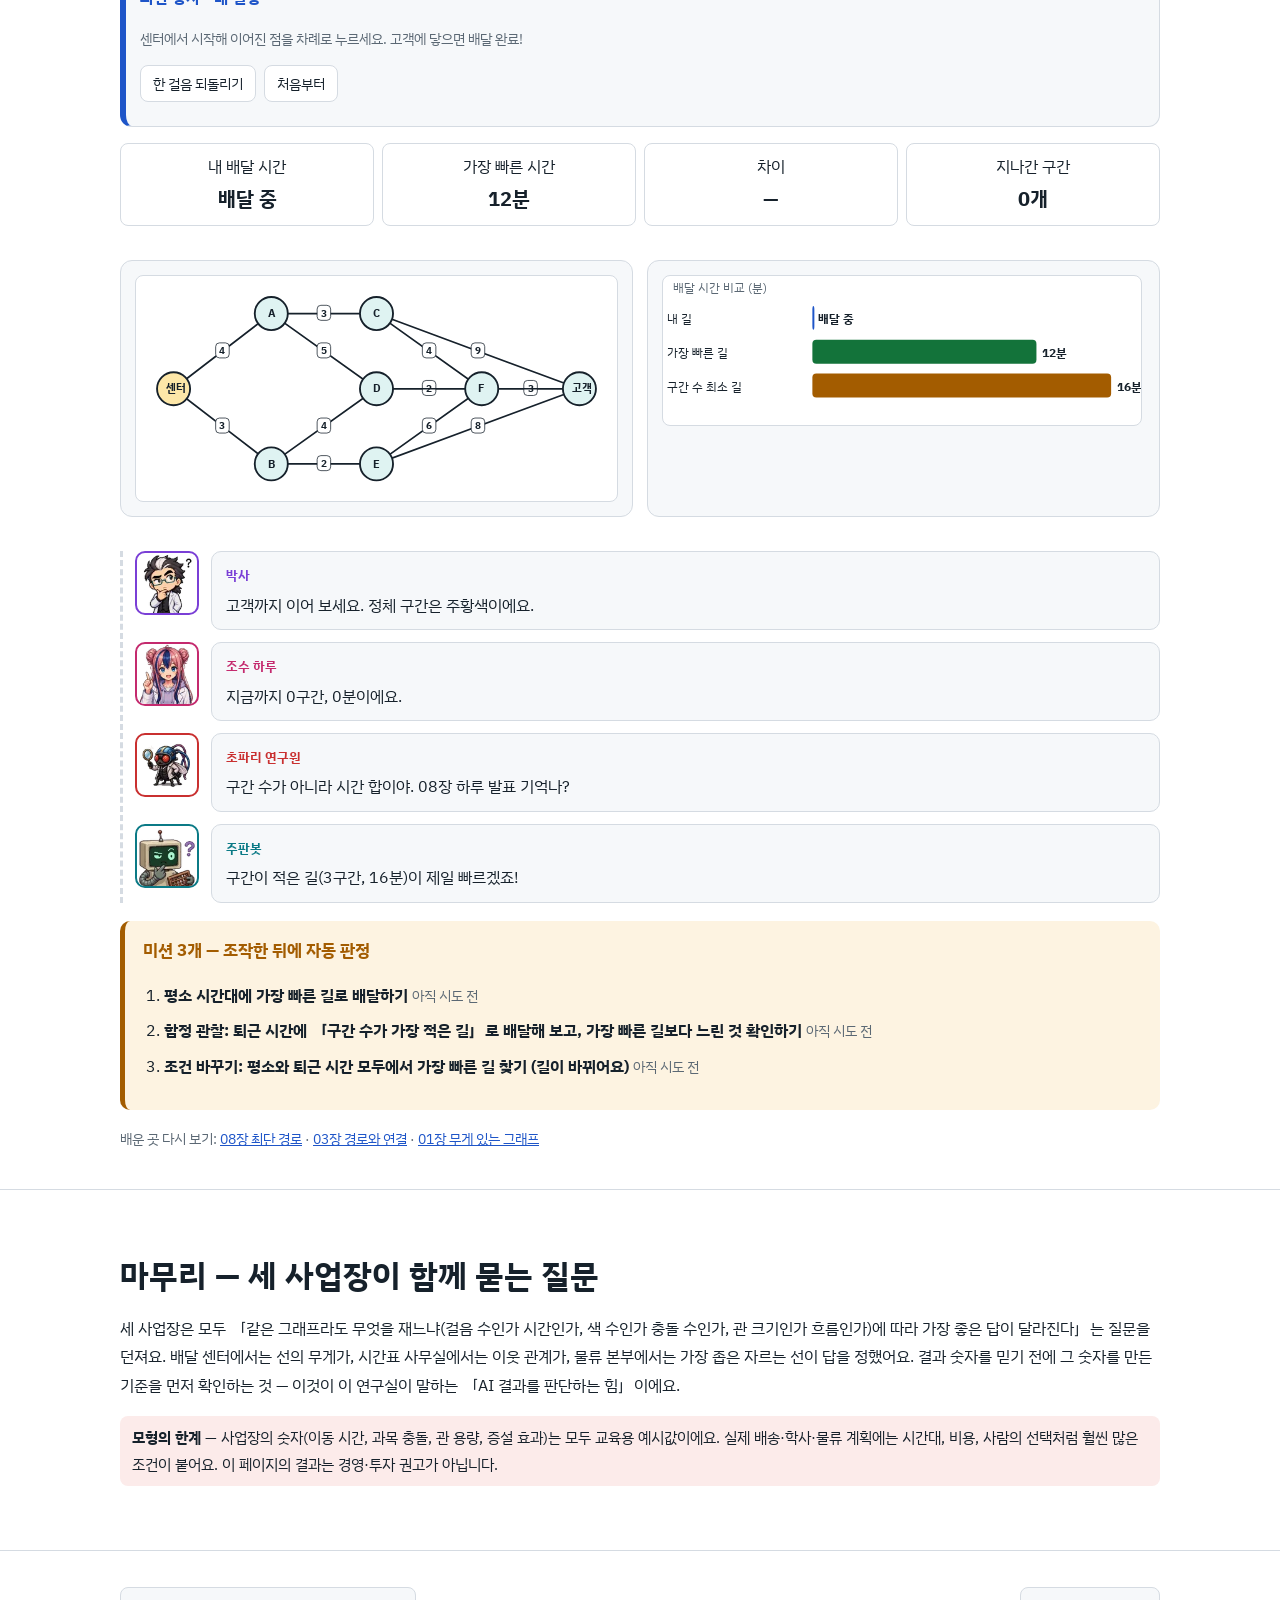
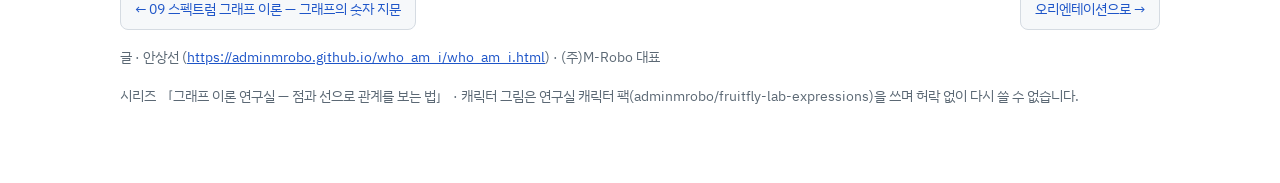
==== commit 8af808d5: "페르소나 검사 반영: 스펙트럼 서술 정정, 코드 실행 안내, 첫걸음 상자 3곳, 용어 정리표 - 09장: 같은 스펙트럼 다른 그래프 반례(별 vs 네모+점)로 정정 - 코드 상자마" ====
--- a/practice/index.html
+++ b/practice/index.html
@@ -13,7 +13,7 @@
 <!-- px-fix v1 --><style id="px-fix">img{image-rendering:auto!important}</style><script id="px-fix-js">(function(){var R=window.ResizeObserver;function f(i){var n=i.naturalWidth,w=i.getBoundingClientRect().width;if(!n||!w)return;var s=w*(window.devicePixelRatio||1)/n;i.style.setProperty("image-rendering",s>=1.95?"pixelated":"auto","important")}var ro=R?new R(function(es){es.forEach(function(e){f(e.target)})}):null;function a(i){if(i.__px)return;i.__px=1;i.addEventListener("load",function(){f(i)});if(ro)ro.observe(i);f(i)}function all(r){(r||document).querySelectorAll&&(r||document).querySelectorAll("img").forEach(a)}function go(){all();if(window.MutationObserver)new MutationObserver(function(ms){ms.forEach(function(m){m.addedNodes.forEach(function(n){if(n.nodeType!==1)return;if(n.tagName==="IMG")a(n);else all(n)})})}).observe(document.documentElement,{childList:true,subtree:true});window.addEventListener("resize",function(){document.querySelectorAll("img").forEach(f)})}if(document.readyState==="loading")document.addEventListener("DOMContentLoaded",go);else go()})();</script><!-- /px-fix -->
 </head><body>
 <nav class="top" aria-label="실전 연습장 목차"><a class="logo" href="../index.html">그래프 이론 연구실</a><a href="#sim">사업장</a><a href="#wrap">마무리</a><a href="../09_spectral_graph_theory.html">09장</a></nav><div id="prog"></div>
-<div class="cover" id="top" role="img" aria-label="실전 연습장 표지 — 세 사업장 앞의 심판 박사와 두 조"><canvas class="bgpx" data-seed="29" data-motif="1" aria-hidden="true"></canvas><span class="badge">표지 그림 준비 중 · docs/IMG_specs.md</span><div class="cchars"><img class="" data-who="doc" data-mood="front" alt="" aria-hidden="true"><img class="" data-who="sia" data-mood="smile" alt="" aria-hidden="true"><img class="" data-who="moa" data-mood="smile" alt="" aria-hidden="true"><img class="" data-who="x3" data-mood="e13" alt="" aria-hidden="true"></div><div class="ctext"><span class="no">마지막 장 · 실전 연습장</span><h1>그래프 사업장 시뮬레이터</h1><p>배달 길찾기 센터 · 시험 시간표 사무실 · 물류 관 증설 본부</p></div></div>
+<div class="cover" id="top" role="img" aria-label="실전 연습장 표지 — 세 사업장 앞의 심판 박사와 두 조"><canvas class="bgpx" data-seed="29" data-motif="1" aria-hidden="true"></canvas><span class="badge">표지 그림 준비 중</span><div class="cchars"><img class="" data-who="doc" data-mood="front" alt="" aria-hidden="true"><img class="" data-who="sia" data-mood="smile" alt="" aria-hidden="true"><img class="" data-who="moa" data-mood="smile" alt="" aria-hidden="true"><img class="" data-who="x3" data-mood="e13" alt="" aria-hidden="true"></div><div class="ctext"><span class="no">마지막 장 · 실전 연습장</span><h1>그래프 사업장 시뮬레이터</h1><p>배달 길찾기 센터 · 시험 시간표 사무실 · 물류 관 증설 본부</p></div></div>
 <header class="hero"><div class="wrap"><div class="kicker">마지막 장 · 실전 연습장</div><h1>그래프 사업장 시뮬레이터</h1><p class="q">핵심 질문 — 배운 개념으로 가상 사업장의 결정을 내리면, 숫자가 어떻게 달라질까?</p><p>사업장 세 곳을 탭으로 골라 운영해 보세요. 초록 상자는 시장 환경(내가 못 바꾸는 조건), 파란 상자는 내 결정이에요. 성적표·그래프·캐릭터 대사가 바로 바뀌고, 미션 3개는 직접 조작한 뒤에 자동으로 판정돼요. 주소 끝에 #route, #exam, #pipe를 붙이면 그 사업장이 바로 열려요.</p><div class="say" data-who="doc"><img class="who" data-who="doc" data-mood="front" alt="" aria-hidden="true"><div><b class="name">박사</b><p>마지막 장은 실습입니다. 정답은 계산이 판정해요. 사업장마다 미션 세 개, 모두 아홉 개!</p></div></div><div class="say" data-who="moa"><img class="who" data-who="moa" data-mood="cheer" alt="" aria-hidden="true"><div><b class="name">인턴 모아</b><p>1조, 2조 모두 같이 운영해 봐요!</p></div></div></div></header>
 <section class="level" style="padding-top:24px"><div class="wrap" id="sim"></div></section>
 <section class="level" id="wrap"><div class="wrap"><h2>마무리 — 세 사업장이 함께 묻는 질문</h2>
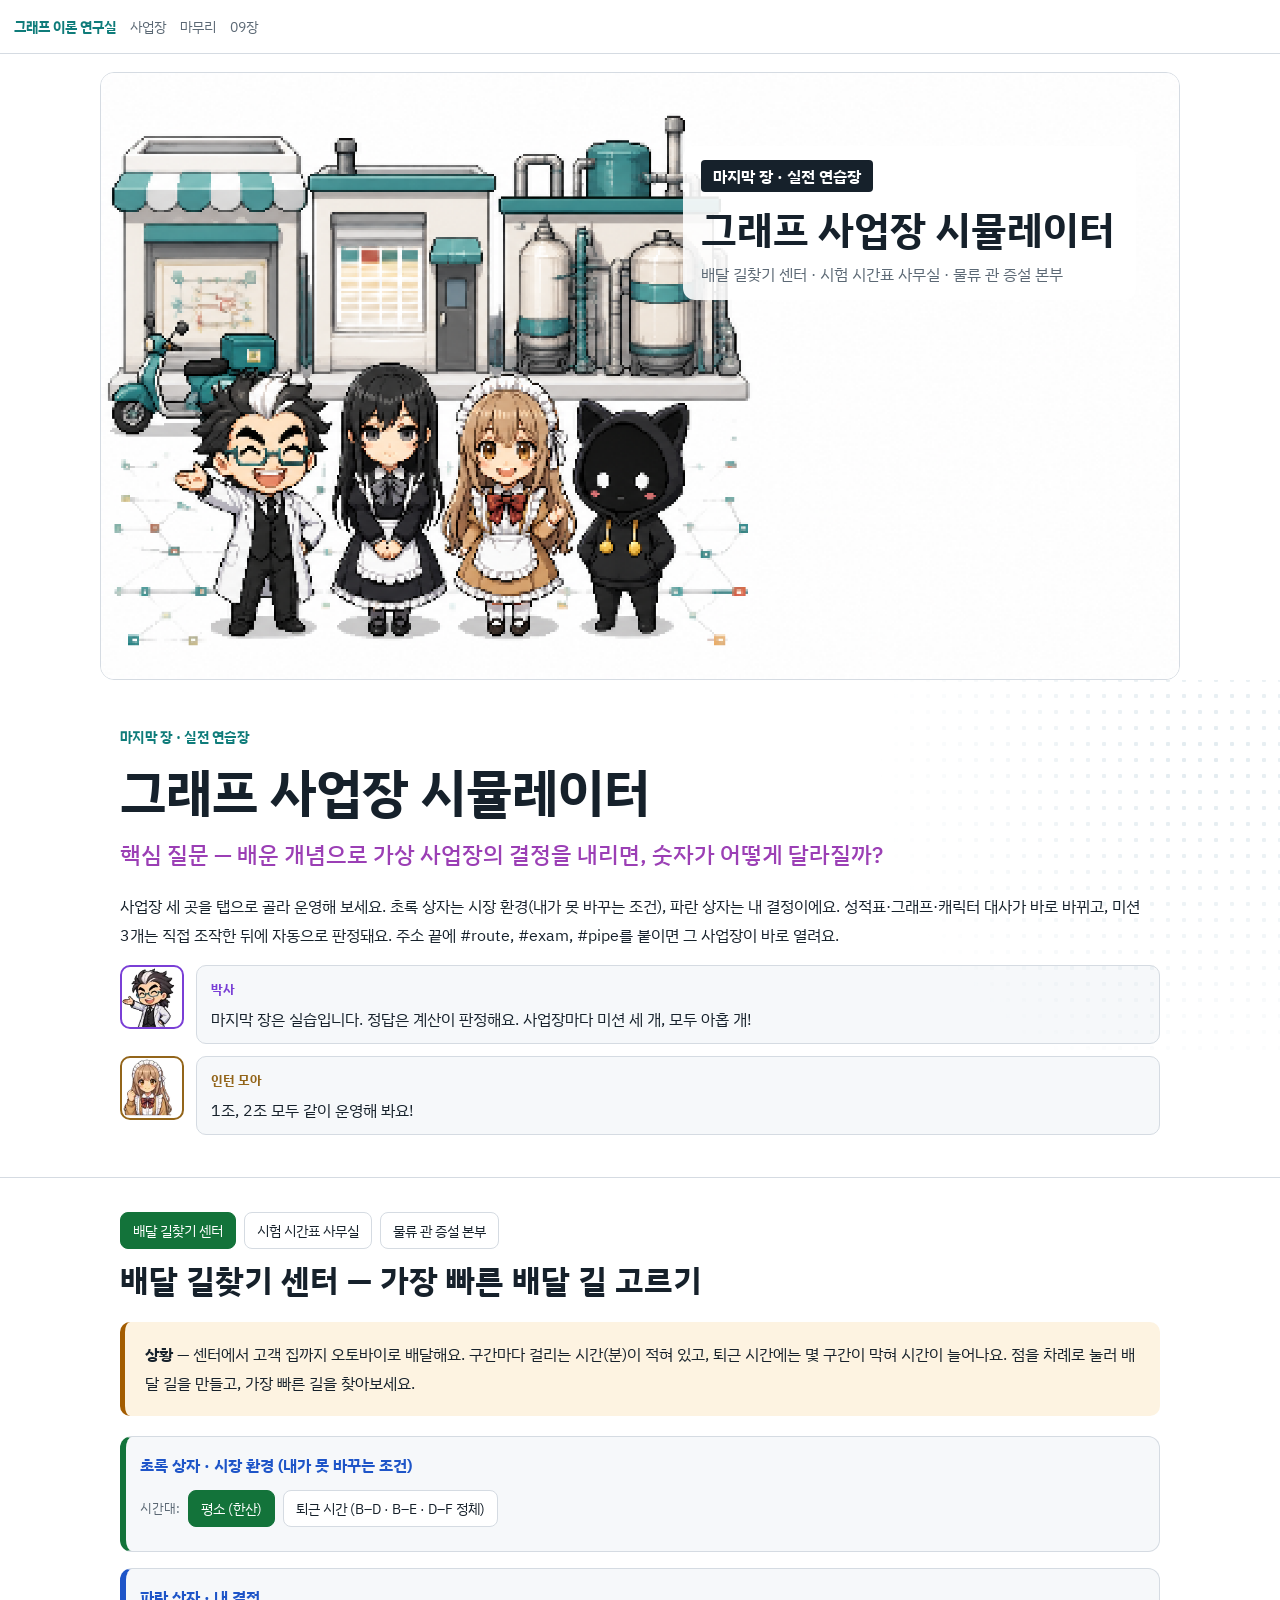
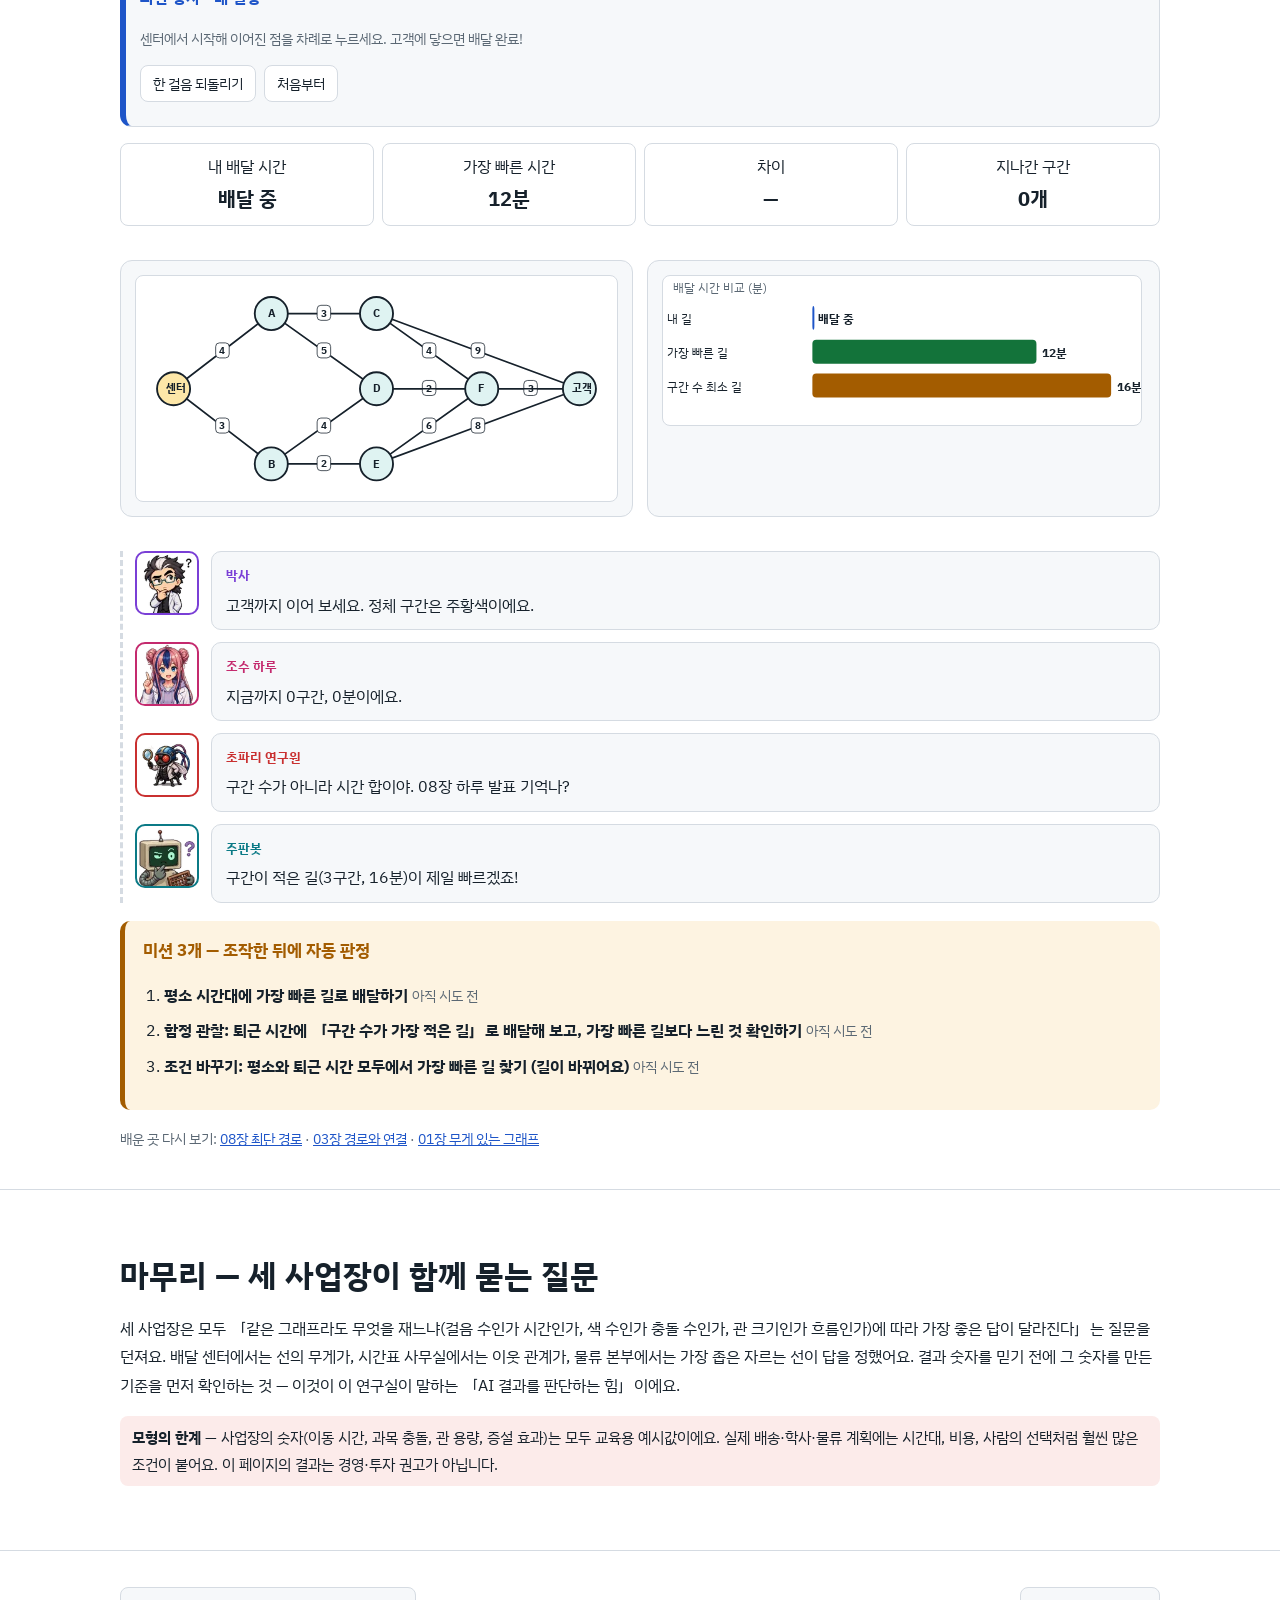
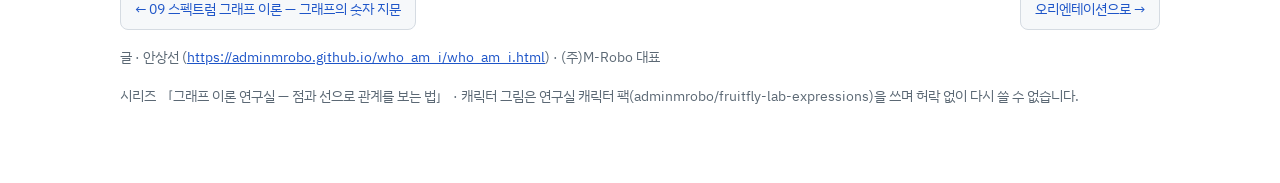
==== commit 064888ea: "표지 11장·장면 그림 9장 반영, 공유 미리보기를 표지에서 정수배로 - 표지: 480×270 격자 4배 무손실 WebP (cover_04는 격자 맞춤) - 장면: 400×267 " ====
--- a/practice/index.html
+++ b/practice/index.html
@@ -13,7 +13,7 @@
 <!-- px-fix v1 --><style id="px-fix">img{image-rendering:auto!important}</style><script id="px-fix-js">(function(){var R=window.ResizeObserver;function f(i){var n=i.naturalWidth,w=i.getBoundingClientRect().width;if(!n||!w)return;var s=w*(window.devicePixelRatio||1)/n;i.style.setProperty("image-rendering",s>=1.95?"pixelated":"auto","important")}var ro=R?new R(function(es){es.forEach(function(e){f(e.target)})}):null;function a(i){if(i.__px)return;i.__px=1;i.addEventListener("load",function(){f(i)});if(ro)ro.observe(i);f(i)}function all(r){(r||document).querySelectorAll&&(r||document).querySelectorAll("img").forEach(a)}function go(){all();if(window.MutationObserver)new MutationObserver(function(ms){ms.forEach(function(m){m.addedNodes.forEach(function(n){if(n.nodeType!==1)return;if(n.tagName==="IMG")a(n);else all(n)})})}).observe(document.documentElement,{childList:true,subtree:true});window.addEventListener("resize",function(){document.querySelectorAll("img").forEach(f)})}if(document.readyState==="loading")document.addEventListener("DOMContentLoaded",go);else go()})();</script><!-- /px-fix -->
 </head><body>
 <nav class="top" aria-label="실전 연습장 목차"><a class="logo" href="../index.html">그래프 이론 연구실</a><a href="#sim">사업장</a><a href="#wrap">마무리</a><a href="../09_spectral_graph_theory.html">09장</a></nav><div id="prog"></div>
-<div class="cover" id="top" role="img" aria-label="실전 연습장 표지 — 세 사업장 앞의 심판 박사와 두 조"><canvas class="bgpx" data-seed="29" data-motif="1" aria-hidden="true"></canvas><span class="badge">표지 그림 준비 중</span><div class="cchars"><img class="" data-who="doc" data-mood="front" alt="" aria-hidden="true"><img class="" data-who="sia" data-mood="smile" alt="" aria-hidden="true"><img class="" data-who="moa" data-mood="smile" alt="" aria-hidden="true"><img class="" data-who="x3" data-mood="e13" alt="" aria-hidden="true"></div><div class="ctext"><span class="no">마지막 장 · 실전 연습장</span><h1>그래프 사업장 시뮬레이터</h1><p>배달 길찾기 센터 · 시험 시간표 사무실 · 물류 관 증설 본부</p></div></div>
+<div class="cover has-img" id="top"><img class="cimg" src="../img/cover/cover_practice.webp" width="1920" height="1080" alt="실전 연습장 표지 — 세 사업장 앞의 심판 박사와 두 조"><div class="ctext"><span class="no">마지막 장 · 실전 연습장</span><h1>그래프 사업장 시뮬레이터</h1><p>배달 길찾기 센터 · 시험 시간표 사무실 · 물류 관 증설 본부</p></div></div>
 <header class="hero"><div class="wrap"><div class="kicker">마지막 장 · 실전 연습장</div><h1>그래프 사업장 시뮬레이터</h1><p class="q">핵심 질문 — 배운 개념으로 가상 사업장의 결정을 내리면, 숫자가 어떻게 달라질까?</p><p>사업장 세 곳을 탭으로 골라 운영해 보세요. 초록 상자는 시장 환경(내가 못 바꾸는 조건), 파란 상자는 내 결정이에요. 성적표·그래프·캐릭터 대사가 바로 바뀌고, 미션 3개는 직접 조작한 뒤에 자동으로 판정돼요. 주소 끝에 #route, #exam, #pipe를 붙이면 그 사업장이 바로 열려요.</p><div class="say" data-who="doc"><img class="who" data-who="doc" data-mood="front" alt="" aria-hidden="true"><div><b class="name">박사</b><p>마지막 장은 실습입니다. 정답은 계산이 판정해요. 사업장마다 미션 세 개, 모두 아홉 개!</p></div></div><div class="say" data-who="moa"><img class="who" data-who="moa" data-mood="cheer" alt="" aria-hidden="true"><div><b class="name">인턴 모아</b><p>1조, 2조 모두 같이 운영해 봐요!</p></div></div></div></header>
 <section class="level" style="padding-top:24px"><div class="wrap" id="sim"></div></section>
 <section class="level" id="wrap"><div class="wrap"><h2>마무리 — 세 사업장이 함께 묻는 질문</h2>
